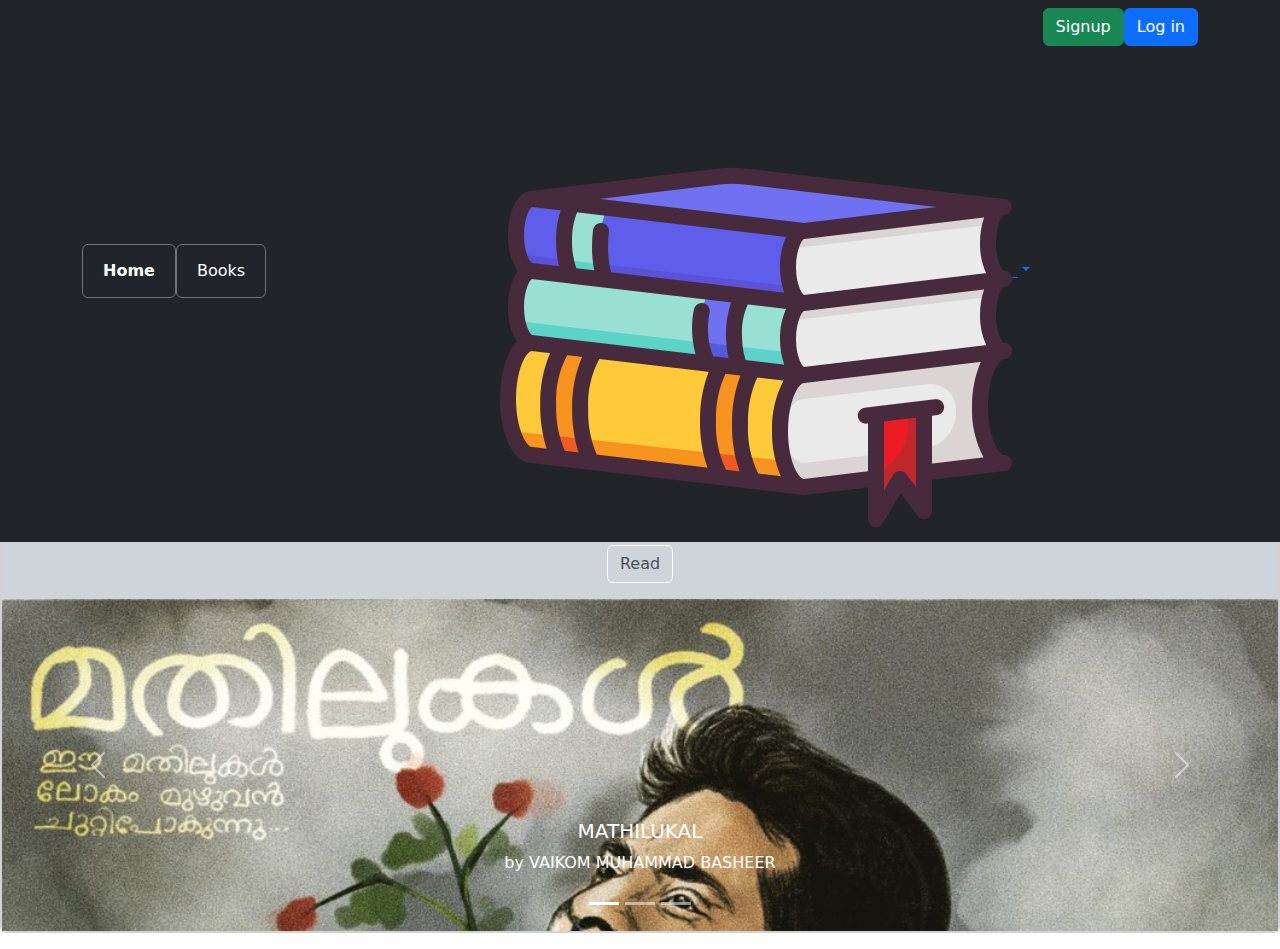
==== book1.html @ c32c0f07 "first commit" ====
<!DOCTYPE html>
<html lang="en">

<head>
  <meta charset="UTF-8">
  <meta name="viewport" content="width=device-width, initial-scale=1.0">
  <link rel="stylesheet" href="book1.css">
  <link href="https://cdn.jsdelivr.net/npm/bootstrap@5.3.3/dist/css/bootstrap.min.css" rel="stylesheet"
    integrity="sha384-QWTKZyjpPEjISv5WaRU9OFeRpok6YctnYmDr5pNlyT2bRjXh0JMhjY6hW+ALEwIH" crossorigin="anonymous">
  <script src="https://cdn.jsdelivr.net/npm/bootstrap@5.3.3/dist/js/bootstrap.bundle.min.js"
    integrity="sha384-YvpcrYf0tY3lHB60NNkmXc5s9fDVZLESaAA55NDzOxhy9GkcIdslK1eN7N6jIeHz"
    crossorigin="anonymous"></script>
  <title>Randamoozham</title>
</head>

<body>
  <!-- navigation -->
  <nav class="navbar navbar-expand-lg navbar-light bg-dark fixed-top  ">
    <div class="container ">
        <ul class="navbar-nav mr-auto">
            <li class="nav-item ">
                <button type="button" class="btn btn-outline-secondary"><a class="nav-link text-white "
                        href="/index.html" ><b>Home</b></a></button>
            </li>
            <li class="nav-item ">
                <button type="button" class="btn btn-outline-secondary"><a class="nav-link text-white "
                        href="/books.html">Books</a></button>
            </li>

        </ul>

        <ul class="navbar-nav ml-auto">

            
            <li class="nav-item">
                <div class="btn-group">
                    <button type="button" class="btn btn-link dropdown-toggle" data-bs-toggle="dropdown"
                        aria-expanded="false">
                        <img class="dpimg" id="iconBook" src="/images/bookicon2.png">
                    </button>
                    <ul class="dropdown-menu">
                        <li><a class="dropdown-item" href="book5.html">PATHUMMAYUDE AADU</a></li>
                        <li><a class="dropdown-item" href="book4.html">MATHILUKAL</a></li>
                        <li><a class="dropdown-item" href="book2.html">PREMALEKHANAM</a></li>
                        <li><a class="dropdown-item" href="book3.html">AATUJEEVITHAM</a></li>
                        <li><a class="dropdown-item" href="book1.html">Randamoozham</a></li>
                    </ul>
            </li>
            <li class="nav-item">
                <a class="dropdown-item" href="/signup.html">
                    <button type="button" class="btn btn-success">Signup</button>
                </a>
            </li>
            <li class="nav-item">
                <a class="dropdown-item" href="/login.html">
                    <button type="button" class="btn btn-primary">Log in</button>
                </a>
            </li>

        </ul>
    </div>
</nav>

  <div class="card mb-3" id="content">
    <img src="/images/Sld 5.jpg" class="card-img-top" alt="Randaam oozham">
    <div class="card text-center">
      <div class="card-header bg-dark-subtle text-dark">
        by M T Vasudevan Nair
      </div>
      <div class="card-body bg-dark-subtle text-dark">
        <h3 class="card-title">Randamoozham</h3>
        <p class="card-text ">Randamoozham is the masterpiece of Jnanpith winning writer M. T. Vasudevan Nair. It was
          translated into English as Second Turn in 1997. M. T. Vasudevan Nair won Vayalar Award, given for the best
          literary work in Malayalam, for the novel in 1985. Later, in the year 1995, Mr. Nair was awarded the highest
          literary award in India, Jnanpith Award, for his overall contribution to Malayalam literature. The novel is
          set as a retelling of the Indian epic Mahabharata, from the view of Bhima, the second Pandava.</p>
        <a href="#" class="btn text-dark-emphasis border border-white">Read</a>
      </div>
      <!-- <div class="card-footer text-body-secondary">
        Malayalam Edition
      </div> -->
      <div id="carouselExampleAutoplaying" class="carousel slide " data-bs-ride="carousel" >
        <div class="carousel-indicators">
          <button type="button" data-bs-target="#carouselExampleCaptions" data-bs-slide-to="0" class="active" aria-current="true" aria-label="Slide 1"></button>
          <button type="button" data-bs-target="#carouselExampleCaptions" data-bs-slide-to="1" aria-label="Slide 2"></button>
          <button type="button" data-bs-target="#carouselExampleCaptions" data-bs-slide-to="2" aria-label="Slide 3"></button>
        </div>
        <div class="carousel-inner">
          <a href="book4.html">
            <div class="carousel-item active">
              <img src="/images/Sld1.jpg" class="d-block w-100" alt="...">
              <div class="carousel-caption d-none d-md-block">
                <h5>MATHILUKAL</h5>
                <p>by VAIKOM MUHAMMAD BASHEER</p>
              </div>
            </div>
         </a>
          <a href="book2.html"> 
            <div class="carousel-item">
              <img src="/images/Sld 2.jpg" class="d-block w-100" alt="...">
              <div class="carousel-caption d-none d-md-block">
                <h5>PREMALEKHANAM</h5>
                <p> by VAIKOM MUHAMMAD BASHEER</p>
              </div>
            </div>
          </a>
          <a href="book3.html"> 
            <div class="carousel-item">
              <img src="/images/Sld 3.jpg" class="d-block w-100" alt="...">
              <div class="carousel-caption d-none d-md-block">
                <h5>AATUJEEVITHAM</h5>
                <p> by BENYAMIN</p>
              </div>
            </div>
          </a>
          
          
          
        </div>
        <button class="carousel-control-prev" type="button" data-bs-target="#carouselExampleAutoplaying" data-bs-slide="prev">
          <span class="carousel-control-prev-icon" aria-hidden="true"></span>
          <span class="visually-hidden">Previous</span>
        </button>
        <button class="carousel-control-next" type="button" data-bs-target="#carouselExampleAutoplaying" data-bs-slide="next">
          <span class="carousel-control-next-icon" aria-hidden="true"></span>
          <span class="visually-hidden">Next</span>
        </button>
      </div>
      
    </div>
  </div>

 

</body>

</html>
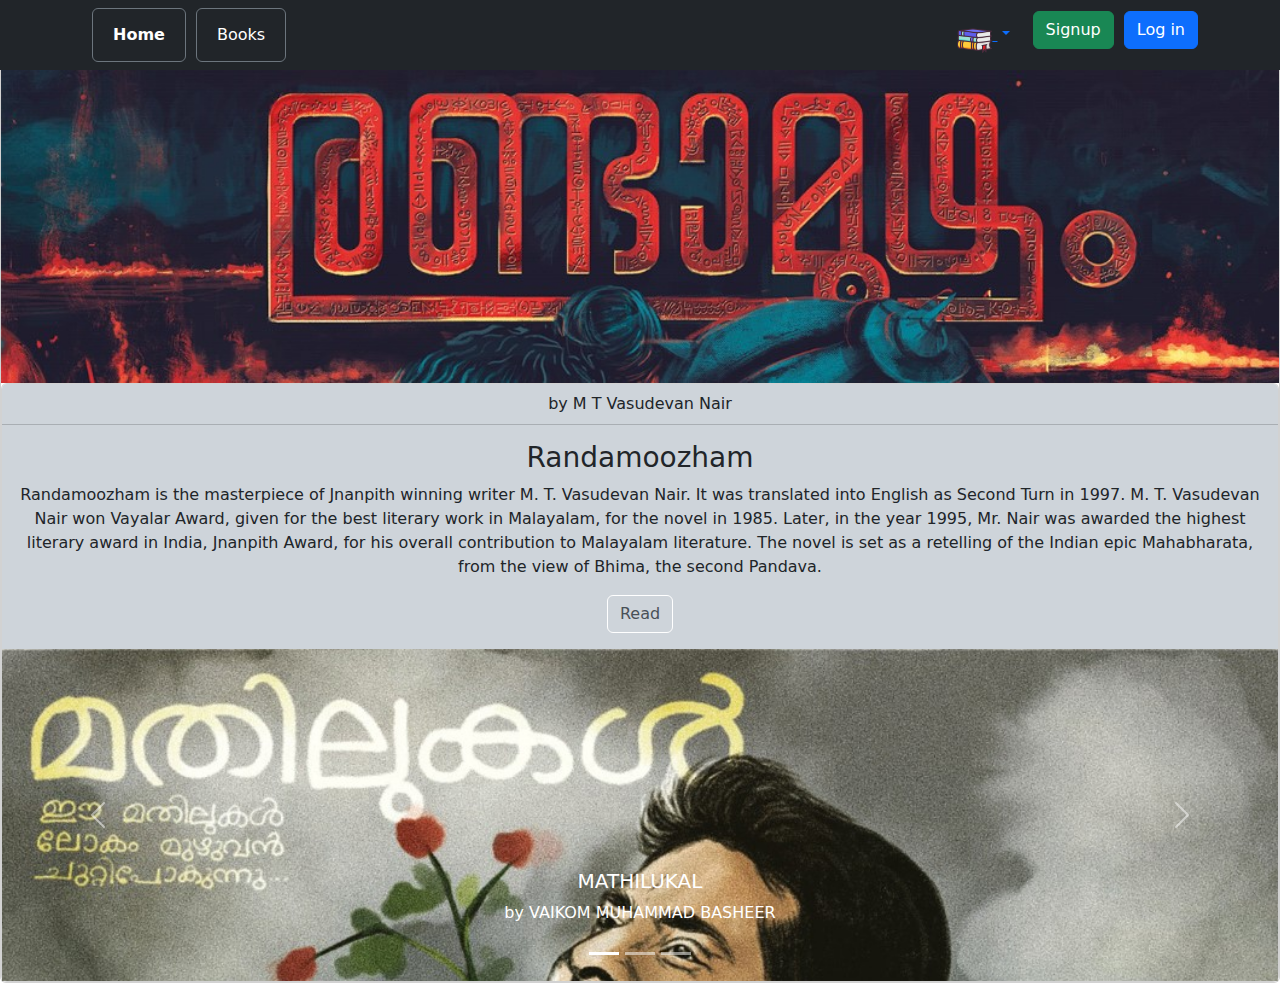
==== commit a3a6c97f: "first commit" ====
--- a/book1.html
+++ b/book1.html
@@ -4,7 +4,7 @@
 <head>
   <meta charset="UTF-8">
   <meta name="viewport" content="width=device-width, initial-scale=1.0">
-  <link rel="stylesheet" href="book1.css">
+  <link rel="stylesheet" href="css/book1.css">
   <link href="https://cdn.jsdelivr.net/npm/bootstrap@5.3.3/dist/css/bootstrap.min.css" rel="stylesheet"
     integrity="sha384-QWTKZyjpPEjISv5WaRU9OFeRpok6YctnYmDr5pNlyT2bRjXh0JMhjY6hW+ALEwIH" crossorigin="anonymous">
   <script src="https://cdn.jsdelivr.net/npm/bootstrap@5.3.3/dist/js/bootstrap.bundle.min.js"
@@ -20,11 +20,11 @@
         <ul class="navbar-nav mr-auto">
             <li class="nav-item ">
                 <button type="button" class="btn btn-outline-secondary"><a class="nav-link text-white "
-                        href="/index.html" ><b>Home</b></a></button>
+                        href="index.html" ><b>Home</b></a></button>
             </li>
             <li class="nav-item ">
                 <button type="button" class="btn btn-outline-secondary"><a class="nav-link text-white "
-                        href="/books.html">Books</a></button>
+                        href="books.html">Books</a></button>
             </li>
 
         </ul>
@@ -36,7 +36,7 @@
                 <div class="btn-group">
                     <button type="button" class="btn btn-link dropdown-toggle" data-bs-toggle="dropdown"
                         aria-expanded="false">
-                        <img class="dpimg" id="iconBook" src="/images/bookicon2.png">
+                        <img class="dpimg" id="iconBook" src="images/bookicon2.png">
                     </button>
                     <ul class="dropdown-menu">
                         <li><a class="dropdown-item" href="book5.html">PATHUMMAYUDE AADU</a></li>
@@ -47,12 +47,12 @@
                     </ul>
             </li>
             <li class="nav-item">
-                <a class="dropdown-item" href="/signup.html">
+                <a class="dropdown-item" href="signup.html">
                     <button type="button" class="btn btn-success">Signup</button>
                 </a>
             </li>
             <li class="nav-item">
-                <a class="dropdown-item" href="/login.html">
+                <a class="dropdown-item" href="login.html">
                     <button type="button" class="btn btn-primary">Log in</button>
                 </a>
             </li>
@@ -62,7 +62,7 @@
 </nav>
 
   <div class="card mb-3" id="content">
-    <img src="/images/Sld 5.jpg" class="card-img-top" alt="Randaam oozham">
+    <img src="images/Sld 5.jpg" class="card-img-top" alt="Randaam oozham">
     <div class="card text-center">
       <div class="card-header bg-dark-subtle text-dark">
         by M T Vasudevan Nair
@@ -88,7 +88,7 @@
         <div class="carousel-inner">
           <a href="book4.html">
             <div class="carousel-item active">
-              <img src="/images/Sld1.jpg" class="d-block w-100" alt="...">
+              <img src="images/Sld1.jpg" class="d-block w-100" alt="...">
               <div class="carousel-caption d-none d-md-block">
                 <h5>MATHILUKAL</h5>
                 <p>by VAIKOM MUHAMMAD BASHEER</p>
@@ -97,7 +97,7 @@
          </a>
           <a href="book2.html"> 
             <div class="carousel-item">
-              <img src="/images/Sld 2.jpg" class="d-block w-100" alt="...">
+              <img src="images/Sld 2.jpg" class="d-block w-100" alt="...">
               <div class="carousel-caption d-none d-md-block">
                 <h5>PREMALEKHANAM</h5>
                 <p> by VAIKOM MUHAMMAD BASHEER</p>
@@ -106,7 +106,7 @@
           </a>
           <a href="book3.html"> 
             <div class="carousel-item">
-              <img src="/images/Sld 3.jpg" class="d-block w-100" alt="...">
+              <img src="images/Sld 3.jpg" class="d-block w-100" alt="...">
               <div class="carousel-caption d-none d-md-block">
                 <h5>AATUJEEVITHAM</h5>
                 <p> by BENYAMIN</p>
--- a/css/book1.css
+++ b/css/book1.css
@@ -0,0 +1,16 @@
+*{
+    margin: 0%;
+    padding: 0%;
+}
+
+#iconBook{
+    width: 35px;
+    height: auto;
+}
+li{
+    margin-left: 10px;
+}
+#content{
+    margin-top: 50px;
+    
+}